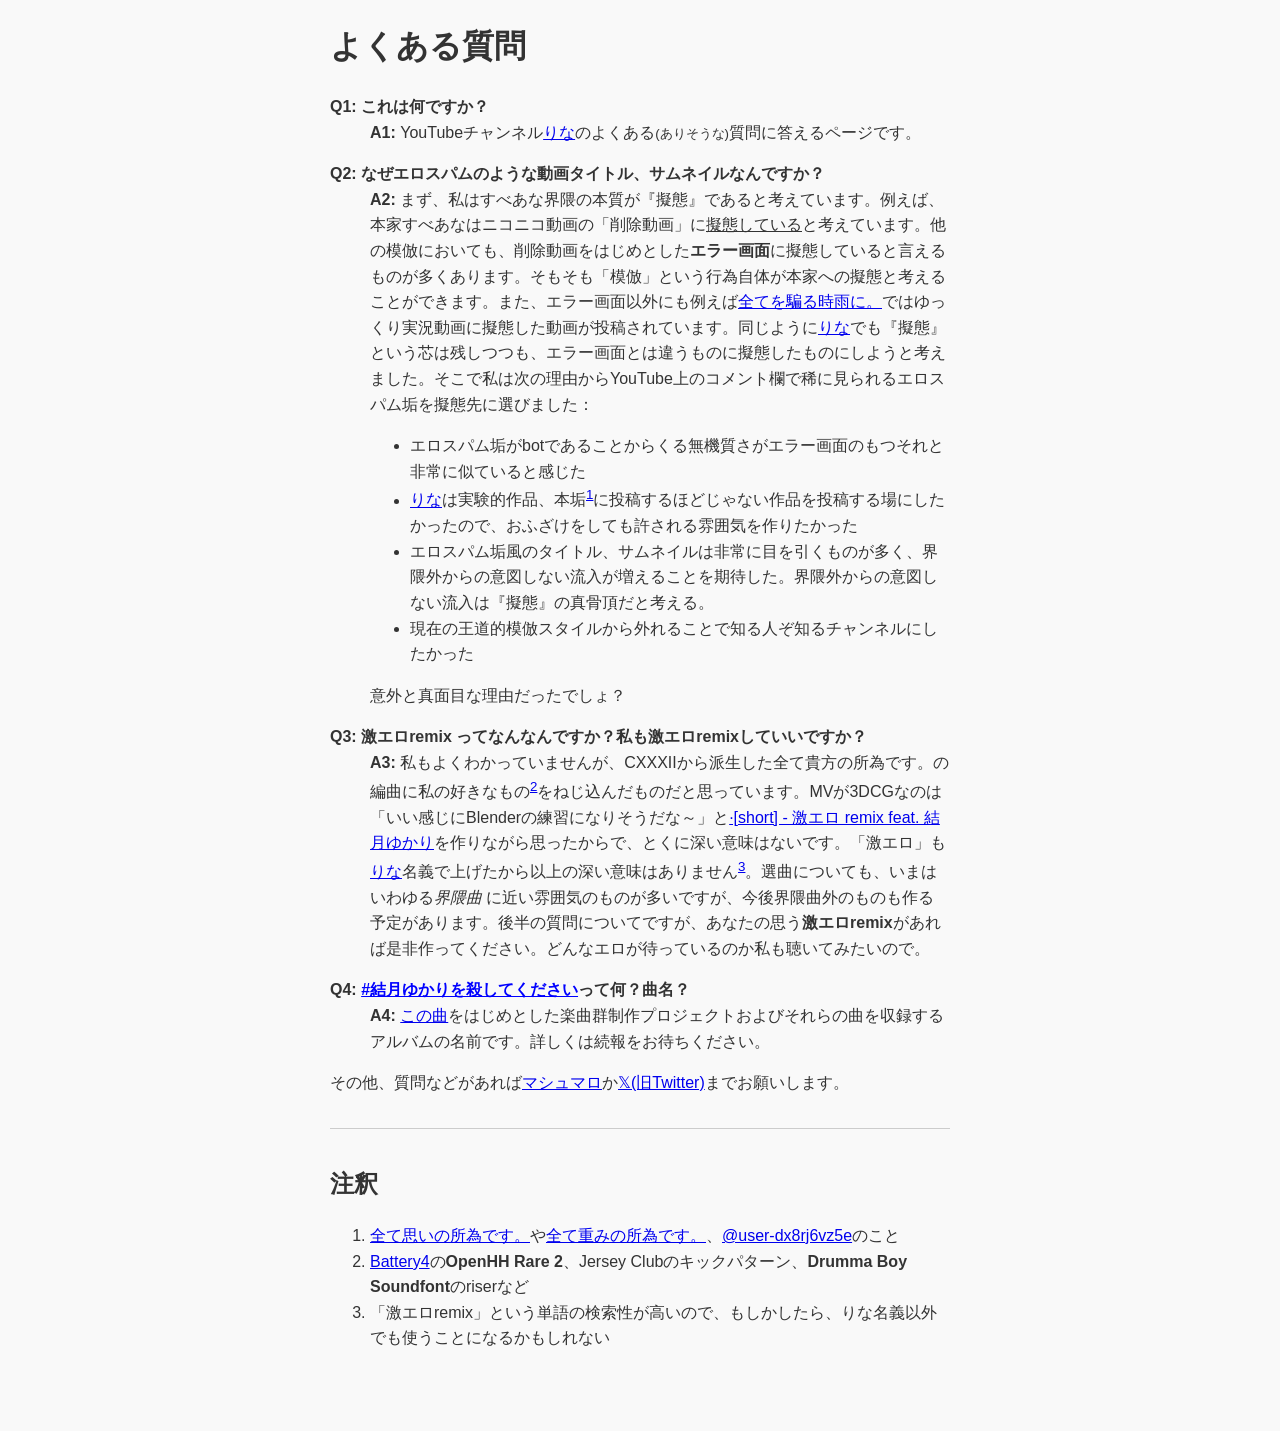
==== docs/index.html @ 63b2c129 "refactor: move files into `docs`" ====
<!DOCTYPE html>
<html lang="ja">
<head>
    <meta charset="UTF-8">
    <meta name="viewport" content="width=device-width, initial-scale=1.0">
    <link rel="stylesheet" href="style.css">
    <title>FAQ of りな</title>
</head>
<body>
    <h1>よくある質問</h1>
    <div id="faq-container">
        <dl>
            <dt class="question">これは何ですか？</dt>
            <dd class="answer">YouTubeチャンネル<a href="https://www.youtube.com/@all_was_lie">りな</a>のよくある<small>(ありそうな)</small>質問に答えるページです。</dd>
        </dl>
        <dl>
            <dt class="question">なぜエロスパムのような動画タイトル、サムネイルなんですか？</dt>
            <dd class="answer">まず、私はすべあな界隈の本質が『擬態』であると考えています。例えば、本家すべあなはニコニコ動画の「削除動画」に<u>擬態している</u>と考えています。他の模倣においても、削除動画をはじめとした<b>エラー画面</b>に擬態していると言えるものが多くあります。そもそも「模倣」という行為自体が本家への擬態と考えることができます。また、エラー画面以外にも例えば<a href="https://www.youtube.com/@%E5%85%A8%E3%81%A6%E3%82%92%E9%A8%99%E3%82%8B%E6%99%82%E9%9B%A8%E3%81%AB">全てを騙る時雨に。</a>ではゆっくり実況動画に擬態した動画が投稿されています。同じように<a href="https://www.youtube.com/@all_was_lie">りな</a>でも『擬態』という芯は残しつつも、エラー画面とは違うものに擬態したものにしようと考えました。そこで私は次の理由からYouTube上のコメント欄で稀に見られるエロスパム垢を擬態先に選びました：
            <ul>
                <li>エロスパム垢がbotであることからくる無機質さがエラー画面のもつそれと非常に似ていると感じた</li>
                <li><a href="https://www.youtube.com/@all_was_lie">りな</a>は実験的作品、本垢<sup><a class="footnote" href="#main-account"></a></sup>に投稿するほどじゃない作品を投稿する場にしたかったので、おふざけをしても許される雰囲気を作りたかった</li>
                <li>エロスパム垢風のタイトル、サムネイルは非常に目を引くものが多く、界隈外からの意図しない流入が増えることを期待した。界隈外からの意図しない流入は『擬態』の真骨頂だと考える。</li>
                <li>現在の王道的模倣スタイルから外れることで知る人ぞ知るチャンネルにしたかった</li>
            </ul>
            意外と真面目な理由だったでしょ？
            </dd>
        </dl>
        <dl>
            <dt class="question">激エロremix ってなんなんですか？私も激エロremixしていいですか？</dt>
            <dd class="answer">私もよくわかっていませんが、<a>CXXXII</a>から派生した<a>全て貴方の所為です。</a>の編曲に私の好きなもの<sup><a class="footnote" href="#favorite-stuff"></a></sup>をねじ込んだものだと思っています。MVが3DCGなのは「いい感じにBlenderの練習になりそうだな～」と<a href="https://youtu.be/NP5e0RXt8T8">·[short] - 激エロ remix feat. 結月ゆかり</a>を作りながら思ったからで、とくに深い意味はないです。「激エロ」も<a href="https://www.youtube.com/@all_was_lie">りな</a>名義で上げたから以上の深い意味はありません<sup><a class="footnote" href="#geki-search"></a></sup>。選曲についても、いまはいわゆる<i>界隈曲</i> に近い雰囲気のものが多いですが、今後界隈曲外のものも作る予定があります。後半の質問についてですが、あなたの思う<b>激エロremix</b>があれば是非作ってください。どんなエロが待っているのか私も聴いてみたいので。</dd>
        </dl>
        <dl>
            <dt class="question"><span class="pseudo-link">#結月ゆかりを殺してください</span>って何？曲名？</dt>
            <dd class="answer"><a href="https://youtu.be/zsGoZbX3zGw">この曲</a>をはじめとした楽曲群制作プロジェクトおよびそれらの曲を収録するアルバムの名前です。詳しくは続報をお待ちください。</dd>
        </dl>
    </div>
    <div class="question-box">
        その他、質問などがあれば<a href="https://marshmallow-qa.com/totti95u?t=y2VdMv&utm_medium=url_text&utm_source=promotion">マシュマロ</a>か<a href="https://x.com/Totti95U">𝕏(旧Twitter)</a>までお願いします。
    </div>
    <div id="notes">
        <h2>注釈</h2>
        <ol>
            <li id="main-account"><a href="https://www.youtube.com/@subeteomoinoseidesu">全て思いの所為です。</a>や<a href="https://www.youtube.com/@subeteomominoseidesu">全て重みの所為です。</a>、<a href="https://www.youtube.com/@user-dx8rj6vz5e">@user-dx8rj6vz5e</a>のこと</li>
            <li id="favorite-stuff"><a href="https://www.native-instruments.com/en/products/komplete/drums/battery-4/?srsltid=AfmBOoqwJvjFzBr8bydZcFTjFOnXjovBFraLhd-vUc2OJnkcNf9wuMqD">Battery4</a>の<b>OpenHH Rare 2</b>、Jersey Clubのキックパターン、<b>Drumma Boy Soundfont</b>のriserなど</li>
            <li id="geki-search">「激エロremix」という単語の検索性が高いので、もしかしたら、りな名義以外でも使うことになるかもしれない</li>
        </ol>
    </div>
</body>
</html>
---- docs/style.css ----
body {
    font-family: Arial, sans-serif;
    line-height: 1.6;
    background-color: #f9f9f9;
    color: #333;
    width: 95%;
    max-width: 620px;
    margin: auto;
}

#faq-container {
    counter-reset: question 1 footnote 1;
}

.question {
    font-weight: bold;
}
.question::before{
    content: "Q" counter(question) ": ";
}

.answer::before{
    content: "A" counter(question) ": ";
    font-weight: bold;
}
.answer {
    margin-bottom: 1em;
}
.answer::after{
    content: '';
    counter-increment: question;
}

.footnote::before {
    content: counter(footnote);
}
.footnote::after {
    content: '';
    counter-increment: footnote;
}

.pseudo-link {
    color: blue;
    text-decoration: underline;
    cursor: pointer;
}

#notes {
    margin-top: 2em;
    border-top: 1px solid #ccc;
    padding-top: 1em;
    margin-bottom: 5em;
}
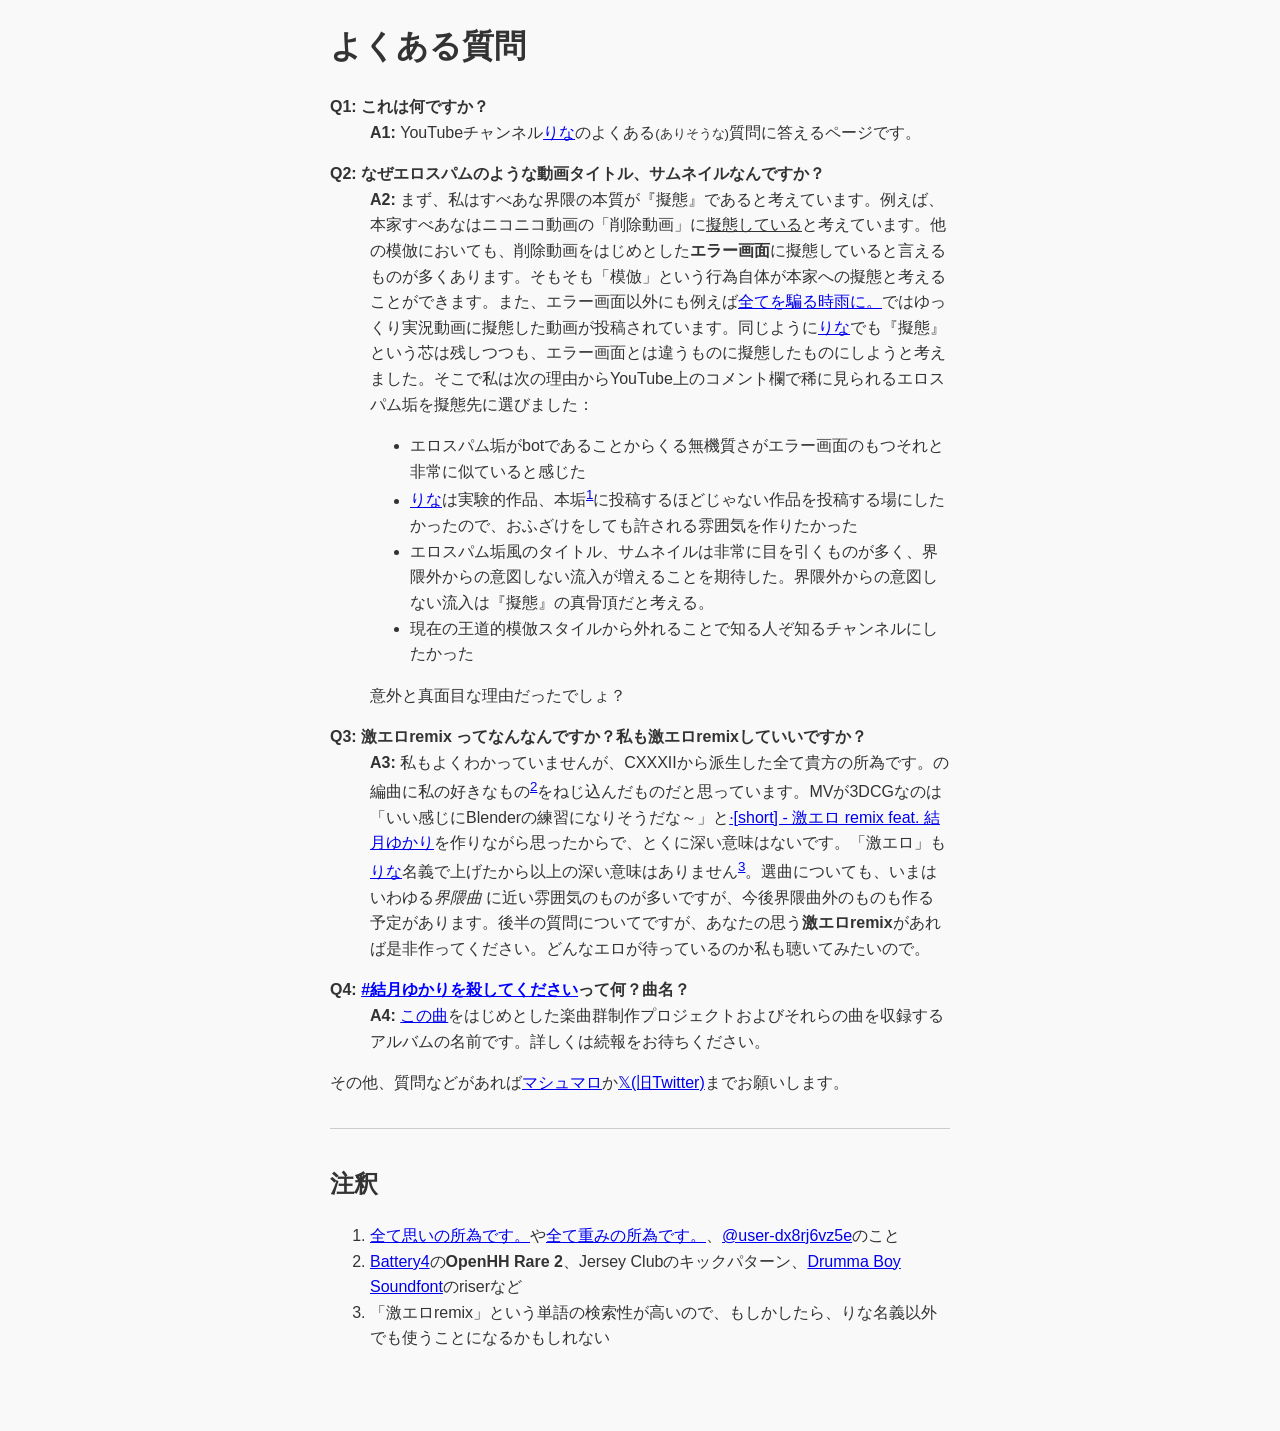
==== commit c948b7bd: "feat: make external link open new tab" ====
--- a/docs/index.html
+++ b/docs/index.html
@@ -11,14 +11,14 @@
     <div id="faq-container">
         <dl>
             <dt class="question">これは何ですか？</dt>
-            <dd class="answer">YouTubeチャンネル<a href="https://www.youtube.com/@all_was_lie">りな</a>のよくある<small>(ありそうな)</small>質問に答えるページです。</dd>
+            <dd class="answer">YouTubeチャンネル<a href="https://www.youtube.com/@all_was_lie" target="_blank">りな</a>のよくある<small>(ありそうな)</small>質問に答えるページです。</dd>
         </dl>
         <dl>
             <dt class="question">なぜエロスパムのような動画タイトル、サムネイルなんですか？</dt>
-            <dd class="answer">まず、私はすべあな界隈の本質が『擬態』であると考えています。例えば、本家すべあなはニコニコ動画の「削除動画」に<u>擬態している</u>と考えています。他の模倣においても、削除動画をはじめとした<b>エラー画面</b>に擬態していると言えるものが多くあります。そもそも「模倣」という行為自体が本家への擬態と考えることができます。また、エラー画面以外にも例えば<a href="https://www.youtube.com/@%E5%85%A8%E3%81%A6%E3%82%92%E9%A8%99%E3%82%8B%E6%99%82%E9%9B%A8%E3%81%AB">全てを騙る時雨に。</a>ではゆっくり実況動画に擬態した動画が投稿されています。同じように<a href="https://www.youtube.com/@all_was_lie">りな</a>でも『擬態』という芯は残しつつも、エラー画面とは違うものに擬態したものにしようと考えました。そこで私は次の理由からYouTube上のコメント欄で稀に見られるエロスパム垢を擬態先に選びました：
+            <dd class="answer">まず、私はすべあな界隈の本質が『擬態』であると考えています。例えば、本家すべあなはニコニコ動画の「削除動画」に<u>擬態している</u>と考えています。他の模倣においても、削除動画をはじめとした<b>エラー画面</b>に擬態していると言えるものが多くあります。そもそも「模倣」という行為自体が本家への擬態と考えることができます。また、エラー画面以外にも例えば<a href="https://www.youtube.com/@%E5%85%A8%E3%81%A6%E3%82%92%E9%A8%99%E3%82%8B%E6%99%82%E9%9B%A8%E3%81%AB" target="_blank">全てを騙る時雨に。</a>ではゆっくり実況動画に擬態した動画が投稿されています。同じように<a href="https://www.youtube.com/@all_was_lie" target="_blank">りな</a>でも『擬態』という芯は残しつつも、エラー画面とは違うものに擬態したものにしようと考えました。そこで私は次の理由からYouTube上のコメント欄で稀に見られるエロスパム垢を擬態先に選びました：
             <ul>
                 <li>エロスパム垢がbotであることからくる無機質さがエラー画面のもつそれと非常に似ていると感じた</li>
-                <li><a href="https://www.youtube.com/@all_was_lie">りな</a>は実験的作品、本垢<sup><a class="footnote" href="#main-account"></a></sup>に投稿するほどじゃない作品を投稿する場にしたかったので、おふざけをしても許される雰囲気を作りたかった</li>
+                <li><a href="https://www.youtube.com/@all_was_lie" target="_blank">りな</a>は実験的作品、本垢<sup><a class="footnote" href="#main-account"></a></sup>に投稿するほどじゃない作品を投稿する場にしたかったので、おふざけをしても許される雰囲気を作りたかった</li>
                 <li>エロスパム垢風のタイトル、サムネイルは非常に目を引くものが多く、界隈外からの意図しない流入が増えることを期待した。界隈外からの意図しない流入は『擬態』の真骨頂だと考える。</li>
                 <li>現在の王道的模倣スタイルから外れることで知る人ぞ知るチャンネルにしたかった</li>
             </ul>
@@ -27,21 +27,21 @@
         </dl>
         <dl>
             <dt class="question">激エロremix ってなんなんですか？私も激エロremixしていいですか？</dt>
-            <dd class="answer">私もよくわかっていませんが、<a>CXXXII</a>から派生した<a>全て貴方の所為です。</a>の編曲に私の好きなもの<sup><a class="footnote" href="#favorite-stuff"></a></sup>をねじ込んだものだと思っています。MVが3DCGなのは「いい感じにBlenderの練習になりそうだな～」と<a href="https://youtu.be/NP5e0RXt8T8">·[short] - 激エロ remix feat. 結月ゆかり</a>を作りながら思ったからで、とくに深い意味はないです。「激エロ」も<a href="https://www.youtube.com/@all_was_lie">りな</a>名義で上げたから以上の深い意味はありません<sup><a class="footnote" href="#geki-search"></a></sup>。選曲についても、いまはいわゆる<i>界隈曲</i> に近い雰囲気のものが多いですが、今後界隈曲外のものも作る予定があります。後半の質問についてですが、あなたの思う<b>激エロremix</b>があれば是非作ってください。どんなエロが待っているのか私も聴いてみたいので。</dd>
+            <dd class="answer">私もよくわかっていませんが、<a>CXXXII</a>から派生した<a>全て貴方の所為です。</a>の編曲に私の好きなもの<sup><a class="footnote" href="#favorite-stuff"></a></sup>をねじ込んだものだと思っています。MVが3DCGなのは「いい感じにBlenderの練習になりそうだな～」と<a href="https://youtu.be/NP5e0RXt8T8" target="_blank">·[short] - 激エロ remix feat. 結月ゆかり</a>を作りながら思ったからで、とくに深い意味はないです。「激エロ」も<a href="https://www.youtube.com/@all_was_lie" target="_blank">りな</a>名義で上げたから以上の深い意味はありません<sup><a class="footnote" href="#geki-search"></a></sup>。選曲についても、いまはいわゆる<i>界隈曲</i> に近い雰囲気のものが多いですが、今後界隈曲外のものも作る予定があります。後半の質問についてですが、あなたの思う<b>激エロremix</b>があれば是非作ってください。どんなエロが待っているのか私も聴いてみたいので。</dd>
         </dl>
         <dl>
             <dt class="question"><span class="pseudo-link">#結月ゆかりを殺してください</span>って何？曲名？</dt>
-            <dd class="answer"><a href="https://youtu.be/zsGoZbX3zGw">この曲</a>をはじめとした楽曲群制作プロジェクトおよびそれらの曲を収録するアルバムの名前です。詳しくは続報をお待ちください。</dd>
+            <dd class="answer"><a href="https://youtu.be/zsGoZbX3zGw" target="_blank">この曲</a>をはじめとした楽曲群制作プロジェクトおよびそれらの曲を収録するアルバムの名前です。詳しくは続報をお待ちください。</dd>
         </dl>
     </div>
     <div class="question-box">
-        その他、質問などがあれば<a href="https://marshmallow-qa.com/totti95u?t=y2VdMv&utm_medium=url_text&utm_source=promotion">マシュマロ</a>か<a href="https://x.com/Totti95U">𝕏(旧Twitter)</a>までお願いします。
+        その他、質問などがあれば<a href="https://marshmallow-qa.com/totti95u?t=y2VdMv&utm_medium=url_text&utm_source=promotion" target="_blank">マシュマロ</a>か<a href="https://x.com/Totti95U" target="_blank">𝕏(旧Twitter)</a>までお願いします。
     </div>
     <div id="notes">
         <h2>注釈</h2>
         <ol>
-            <li id="main-account"><a href="https://www.youtube.com/@subeteomoinoseidesu">全て思いの所為です。</a>や<a href="https://www.youtube.com/@subeteomominoseidesu">全て重みの所為です。</a>、<a href="https://www.youtube.com/@user-dx8rj6vz5e">@user-dx8rj6vz5e</a>のこと</li>
-            <li id="favorite-stuff"><a href="https://www.native-instruments.com/en/products/komplete/drums/battery-4/?srsltid=AfmBOoqwJvjFzBr8bydZcFTjFOnXjovBFraLhd-vUc2OJnkcNf9wuMqD">Battery4</a>の<b>OpenHH Rare 2</b>、Jersey Clubのキックパターン、<b>Drumma Boy Soundfont</b>のriserなど</li>
+            <li id="main-account"><a href="https://www.youtube.com/@subeteomoinoseidesu" target="_blank">全て思いの所為です。</a>や<a href="https://www.youtube.com/@subeteomominoseidesu" target="_blank">全て重みの所為です。</a>、<a href="https://www.youtube.com/@user-dx8rj6vz5e" target="_blank">@user-dx8rj6vz5e</a>のこと</li>
+            <li id="favorite-stuff"><a href="https://www.native-instruments.com/en/products/komplete/drums/battery-4/?srsltid=AfmBOoqwJvjFzBr8bydZcFTjFOnXjovBFraLhd-vUc2OJnkcNf9wuMqD" target="_blank">Battery4</a>の<b>OpenHH Rare 2</b>、Jersey Clubのキックパターン、<a href="https://youtu.be/iosSydvr95o" target="_blank">Drumma Boy Soundfont</a>のriserなど</li>
             <li id="geki-search">「激エロremix」という単語の検索性が高いので、もしかしたら、りな名義以外でも使うことになるかもしれない</li>
         </ol>
     </div>
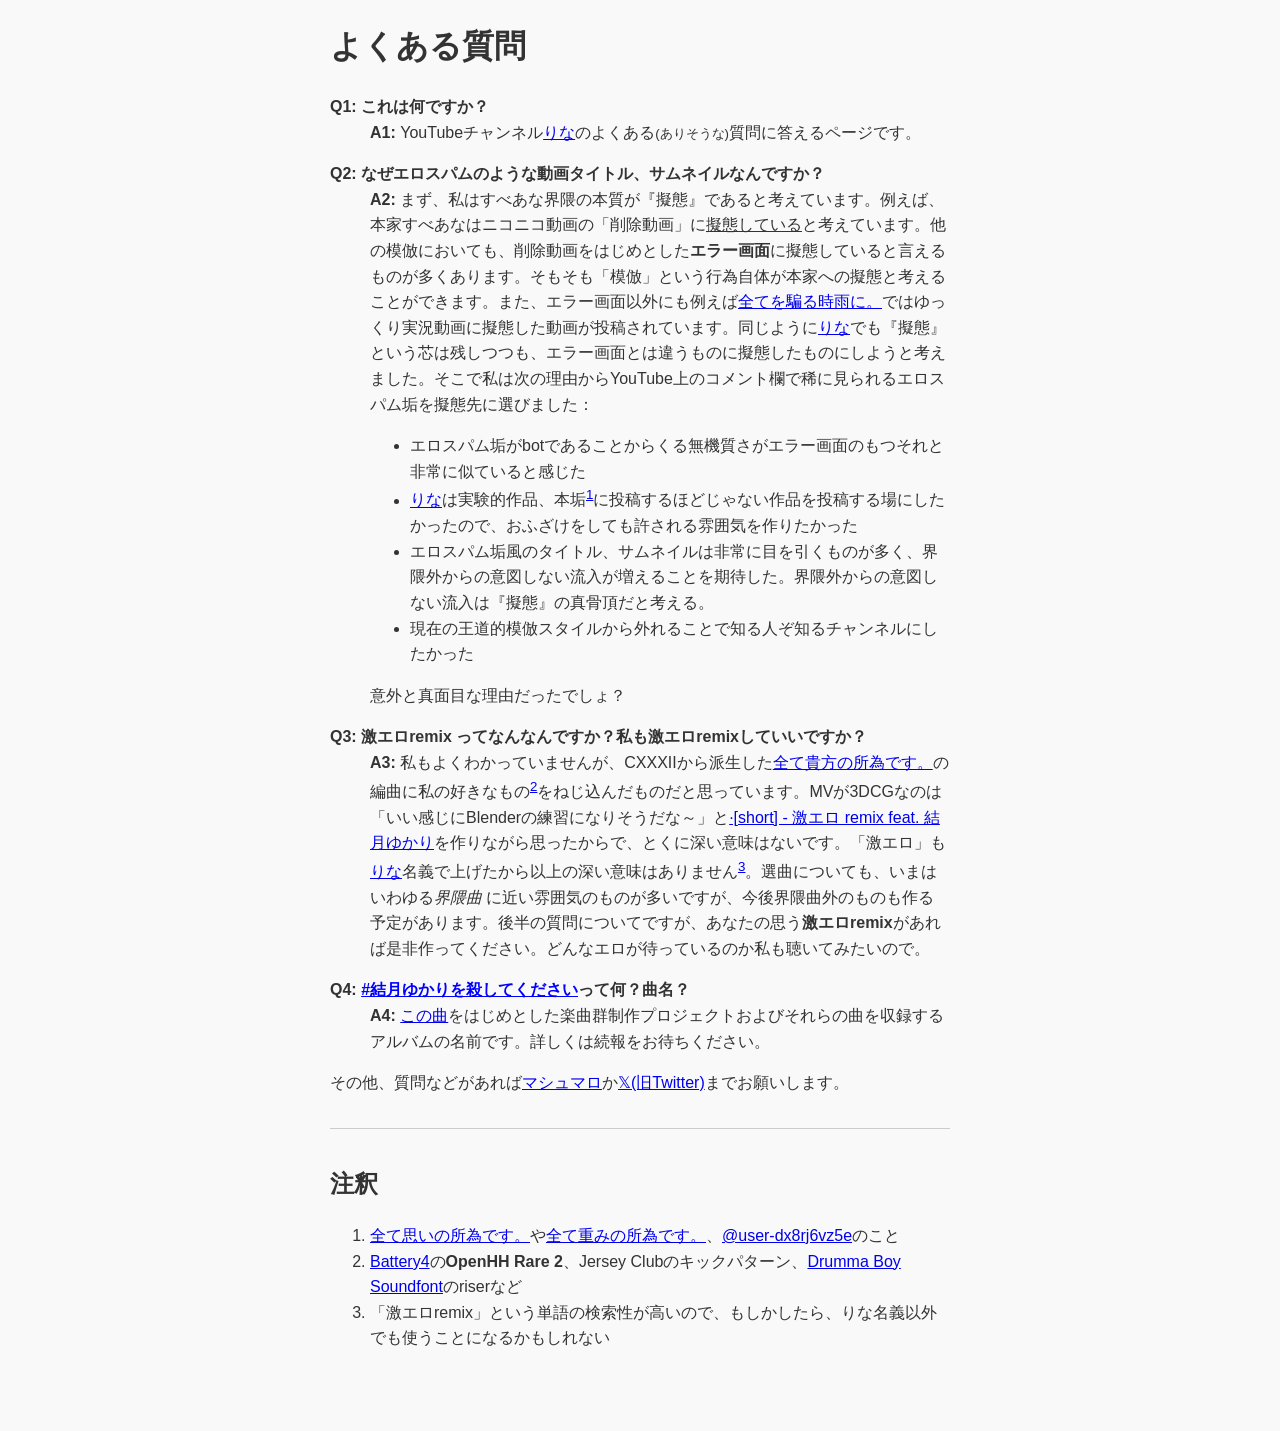
==== commit b3cee325: "feature: add link to 全て貴方の所為です。" ====
--- a/docs/index.html
+++ b/docs/index.html
@@ -27,7 +27,7 @@
         </dl>
         <dl>
             <dt class="question">激エロremix ってなんなんですか？私も激エロremixしていいですか？</dt>
-            <dd class="answer">私もよくわかっていませんが、<a>CXXXII</a>から派生した<a>全て貴方の所為です。</a>の編曲に私の好きなもの<sup><a class="footnote" href="#favorite-stuff"></a></sup>をねじ込んだものだと思っています。MVが3DCGなのは「いい感じにBlenderの練習になりそうだな～」と<a href="https://youtu.be/NP5e0RXt8T8" target="_blank">·[short] - 激エロ remix feat. 結月ゆかり</a>を作りながら思ったからで、とくに深い意味はないです。「激エロ」も<a href="https://www.youtube.com/@all_was_lie" target="_blank">りな</a>名義で上げたから以上の深い意味はありません<sup><a class="footnote" href="#geki-search"></a></sup>。選曲についても、いまはいわゆる<i>界隈曲</i> に近い雰囲気のものが多いですが、今後界隈曲外のものも作る予定があります。後半の質問についてですが、あなたの思う<b>激エロremix</b>があれば是非作ってください。どんなエロが待っているのか私も聴いてみたいので。</dd>
+            <dd class="answer">私もよくわかっていませんが、<a>CXXXII</a>から派生した<a href="https://www.youtube.com/@Or_Should_I">全て貴方の所為です。</a>の編曲に私の好きなもの<sup><a class="footnote" href="#favorite-stuff"></a></sup>をねじ込んだものだと思っています。MVが3DCGなのは「いい感じにBlenderの練習になりそうだな～」と<a href="https://youtu.be/NP5e0RXt8T8" target="_blank">·[short] - 激エロ remix feat. 結月ゆかり</a>を作りながら思ったからで、とくに深い意味はないです。「激エロ」も<a href="https://www.youtube.com/@all_was_lie" target="_blank">りな</a>名義で上げたから以上の深い意味はありません<sup><a class="footnote" href="#geki-search"></a></sup>。選曲についても、いまはいわゆる<i>界隈曲</i> に近い雰囲気のものが多いですが、今後界隈曲外のものも作る予定があります。後半の質問についてですが、あなたの思う<b>激エロremix</b>があれば是非作ってください。どんなエロが待っているのか私も聴いてみたいので。</dd>
         </dl>
         <dl>
             <dt class="question"><span class="pseudo-link">#結月ゆかりを殺してください</span>って何？曲名？</dt>
